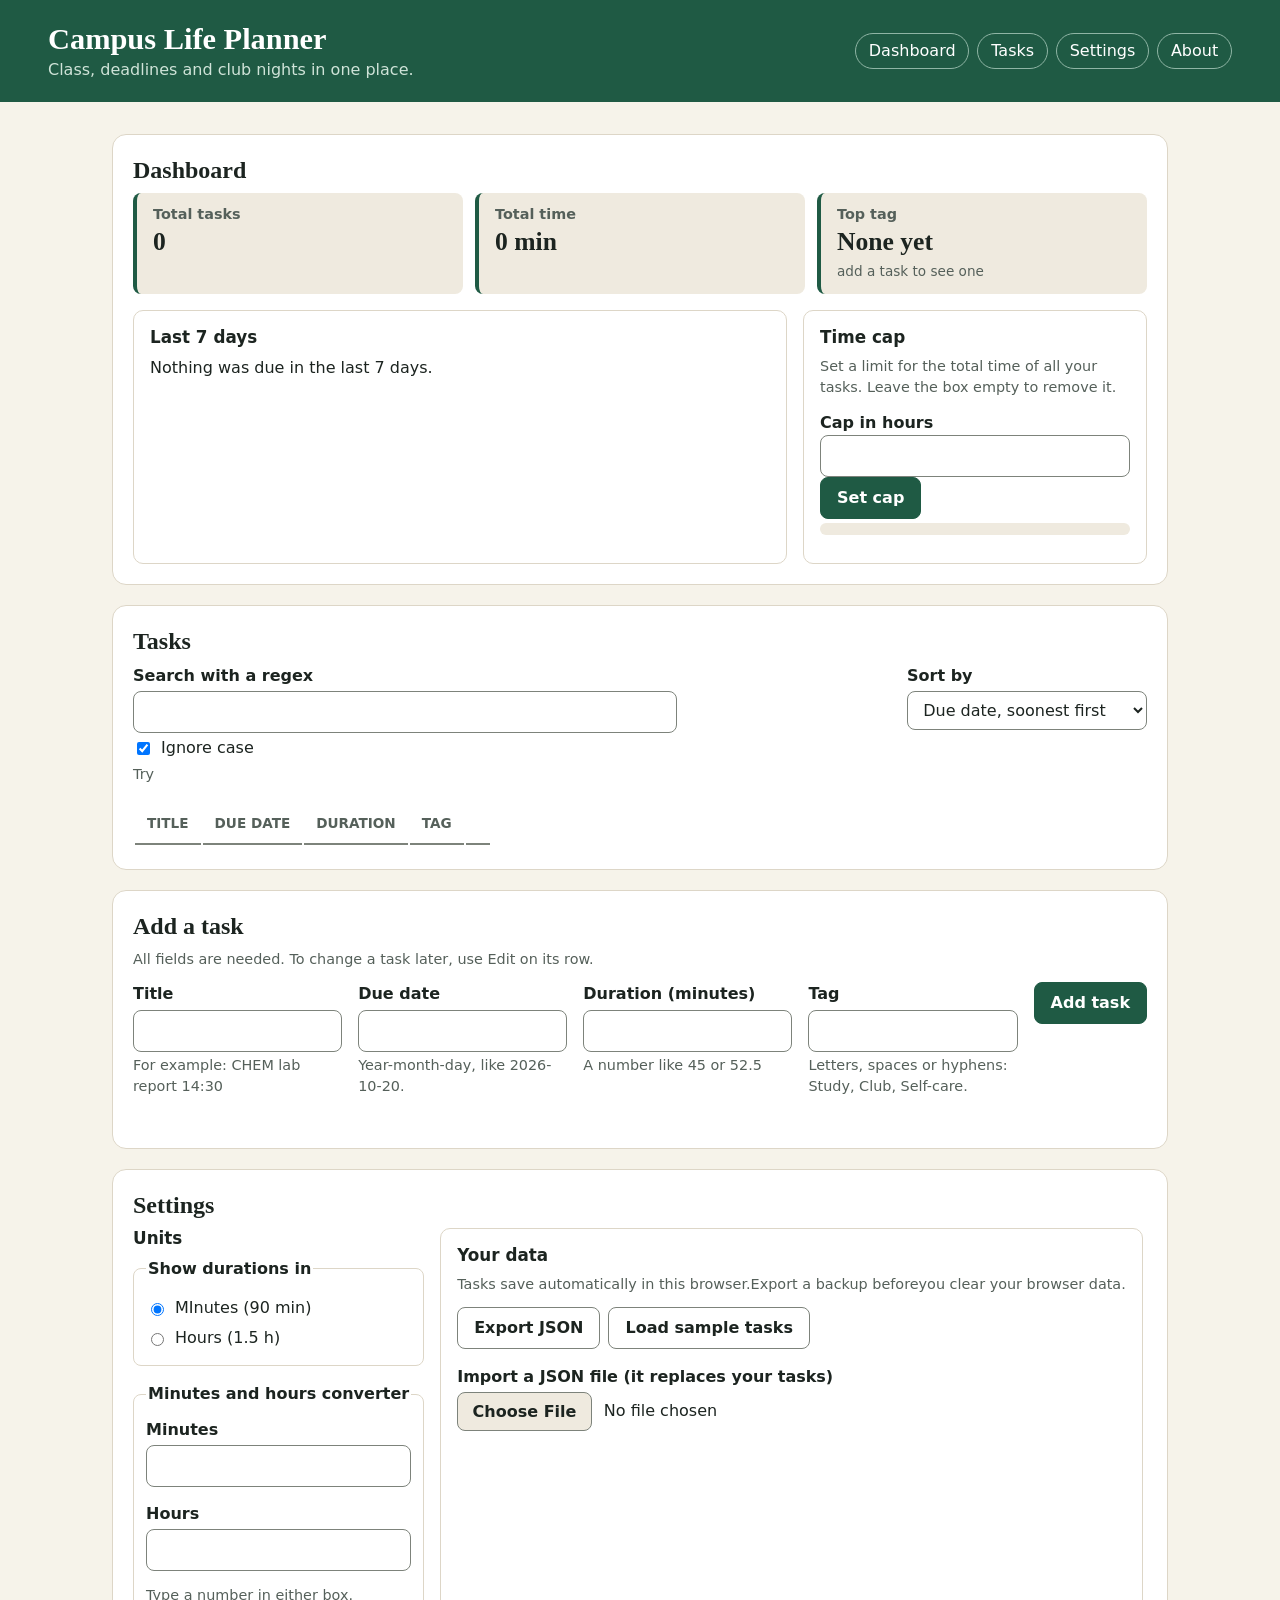
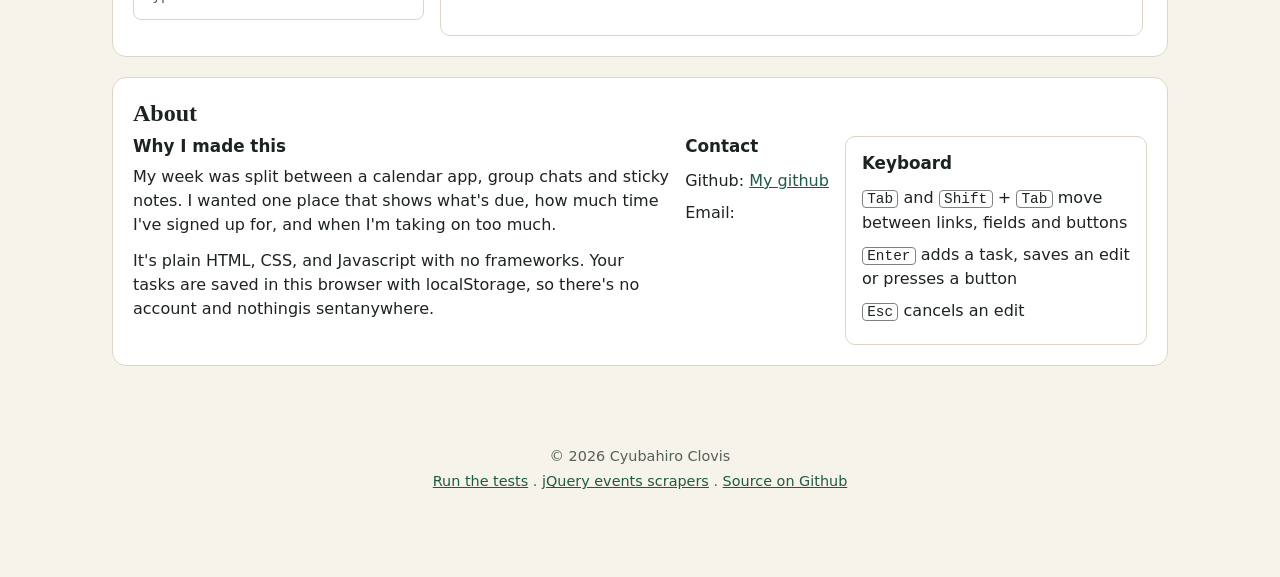
==== index.html @ cdabb3aa "add M2 task of html and css" ====
<!DOCTYPE html>
<html lang="en">
    <head>
        <meta charset="'UTF-8">
        <meta name="viewport" content="width=device-width, intial-scale=1.0">
        <meta name="description" content=" A campus Life Planner: tasks, deadlines and events with regex.Everything stays in your browser.">
        <title>Campus Lifa Planner</title>
        <link rel="stylesheet" href="styles/style.css">
        <script type="module" src="scripts/main.js"></script>
    </head>
    <body>
        <a class="skip-link" href="#main">Skip to main content</a>


        <header class="site-header">
            <hgroup>
                <h1>Campus Life Planner</h1>
                <p>Class, deadlines and club nights in one place.</p>
            </hgroup>
            <nav aria-label="Main">
                <ul>
                    <li><a href="#dashboard">Dashboard</a></li>
                    <li><a href="#task">Tasks</a></li>
                    <li><a href="#setting">Settings</a></li>
                    <li><a href="#about">About</a></li>
                </ul>
            </nav>
        </header>

        <main id="main" tabindex="-1">

            <section class="panel" id="dashboard" aria-labelledby="dashboard-heading">
                <h2 id="dashboard-heading">Dashboard</h2>

                <div class="stats">
                    <div class="stat">
                        <h3>Total tasks</h3>
                        <p class="stat-value" id="stat-count">0</p>
                    </div>
                    <div class="stat">
                        <h3>Total time</h3>
                        <p class="stat-value" id="stat-time">0 min</p>
                    </div>
                    <div class="stat">
                        <h3>Top tag</h3>
                        <p class="stat-value" id="stat-tag">None yet</p>
                        <p class="stat-note" id="stat-tag-note">add a task to see one</p>
                    </div>
                </div>

                <div class="dashboard-row">
                    <div class="card chart-card">
                        <h3>Last 7 days</h3>
                        <p class="notes" id="chart-summary">Nothing was due in the last 7 days.</p>
                        <div class7="chart" id="chart" aria-hidden="true"></div>
                    </div>

                    <div class="card cap-card" id="cap-card">
                        <h3>Time cap</h3>
                        <p class="note">Set a limit for the total time of all your tasks. Leave the box empty to remove it.</p>
                        <form id="cap-form" novalidate>
                            <label for="cap-input">Cap in hours</label>
                            <div class="inline">
                                <input id="cap-input" type="text" inputmode="decimal" maxlength="7" autocomplete="off" placeholder=" " aria-describedby="cap-input-error">
                                <button type="submit" class="btn primary">Set cap</button>
                            </div>
                            <p class="error" id="cap-input-error" aria-live="polite"></p>
                        </form>
                        <div class="meter"><div class="meter-bar" id="cap-bar"></div></div>
                    </div>
                </div>
            </section>

            <section class="panel" id="tasks" aria-labelledby="tasks-heading">
                <h2 id="tasks-heading">Tasks</h2>

                <div class="toolbar">
                    <search>
                        <label for="search">Search with a regex</label>
                        <input id="search" type="search" maxlength="100" spellcheck="false" autocomplete="off"
                               placeholder=" " aria-describedby="search-hint search-status">
                        <label class="check" for="ignore-case"><input type="checkbox" id="ignore-case" checked>Ignore case</label>
                    </search>
                    <div class="field sort-box">
                        <label for="sort">Sort by</label>
                        <select id="sort">
                            <option value="date-asc">Due date, soonest first</option>
                            <option value="date-desc">Due date, latest first</option>
                            <option value="title-asc">Title, A to Z</option>
                            <option value="title-desc">Title, Z to A</option>
                            <option value="duration-asc">Duration, shortest first</option>
                            <option value="duration-desc">Duration, longest first</option>
                        </select>
                    </div>
                </div>
                <p class="hint" id="search-hint">Try</p>
                <p class="search-status" id="search-status" role="status"></p>

                <table class="task-table" id="task-table">
                    <caption class="visually-hidden">Your tasks</caption>
                    <thead>
                        <tr>
                            <th scope="col">Title</th>
                            <th scope="col">Due date</th>
                            <th scope="col">Duration</th>
                            <th scope="col">Tag</th>
                            <th scope="col"><span class="visually-hidden">Actions</span></th>
                        </tr>
                    </thead>
                    <tbody id="task-rows"></tbody>
                </table>
                <p class="empty" id="empty-message" hidden></p>
            </section>
            <section class="panel" id="add-task" aria-labelledby="add-heading">
                <h2 id="add-heading">Add a task</h2>
                <p class="note">All fields are needed. To change a task later, use Edit on its row.</p>

                <form id="task-form" class="task-form" novalidate>
                    <div class="field">
                        <label for="title">Title</label>
                        <input id="title" name="title" type="text" maxlength="80" autocomplete="off" required aria-descriedby="title-hint title-error">
                        <p class="hint" id="title-hint">For example: CHEM lab report 14:30</p>
                        <p class="errors" id="title-error" aria-live="polite"></p>
                    </div>
                    <div class="field">
                        <label for="due-date">Due date</label>
                        <input id="due-date" name="dueDate" type="text" maxlength="10" placeholder=" " autocomplete="off" required aria-describedby="due-date-hint due-date-error">
                        <p class="hint" id="due-date-hint">Year-month-day, like 2026-10-20.</p>
                        <p class="error" id="due-date-error" aria-live="polite"></p>
                    </div>
                    <div class="field">
                        <label for="duration">Duration (minutes)</label>
                        <input id="duration" name="duration" type="text" inputmode="decimal" maxlength="8" autocomplete="off" required aria-describedby="duration-hint duration-error">
                        <p class="hint" id="duration-hint">A number like 45 or 52.5</p>
                        <p class="error" id="duration-error" aria-live="polite"></p>
                    </div>
                    <div class="field">
                        <label for="tag">Tag</label>
                        <input id="tsg" name="tag" type="text" maxlength="30" autocomplete="off" required ari-describedby="tag-hint tag-error">
                        <p class="hint" id="tag-hint">Letters, spaces or hyphens: Study, Club, Self-care.</p>
                        <p class="error" id="tag-error" aria-live="polite"></p>
                    </div>
                    <div class="button form-buttons">
                        <button type="submit" class="btn primary">Add task</button>
                    </div>
                </form>
            </section>

            <section class="panel" id="settings" aria-labelledby="settings-heading">
                <h2 id="settings-heading">Settings</h2>

                <div class="settings-row">
                    <div class="cards">
                        <h3>Units</h3>
                        <fieldset>
                            <legend>Show durations in</legend>
                            <label class="check"><input type="radio" name="unit" value="min" checked> MInutes (90 min)</label>
                            <label class="check"><input type="radio" name="unit" value="h"> Hours (1.5 h)</label>
                        </fieldset>

                        <fieldset>
                            <legend>Minutes and hours converter</legend>
                            <div class="inline">
                                <div class="field">
                                    <label for="convert-minutes">Minutes</label>
                                    <input id="convert-minutes" type="text" inputmode="decimal" maxlength="8" autocomplete="off">
                                </div>
                                <div class="field">
                                    <label for="convert-hours">Hours</label>
                                    <input id="convert-hours" type="text" inputmode="decimal" maxlength="8" autocomplete="off">
                                </div>
                            </div>
                            <p class="hint" id="convert-result" aria-live="polite">Type a number in either box.</p>
                        </fieldset>
                    </div>

                    <div class="card">
                        <h3>Your data</h3>
                        <p class="note">Tasks save automatically in this browser.Export a backup beforeyou clear your browser data.</p>
                        <div class="buttons">
                            <a class="btn" id="export" href="#" download="campus-planner-tasks.json">Export JSON</a>
                            <button type="button" class="btn" id="load-sample">Load sample tasks</button>
                        </div>
                        <div class="field">
                            <label for="import-file">Import a JSON file (it replaces your tasks)</label>
                            <input id="import-file" type="file" accept=".json,application/json">
                        </div>
                    </div>
                </div>
            </section>
            <section class="panel" id="about" aria-labelledby="about-heading">
                <h2 id="about-heading">About</h2>

                <div class="about-row">
                    <article>
                        <h3>Why I made this</h3>
                        <p>My week was split between a calendar app, group chats and sticky notes. I wanted one place that shows what's due, how much time I've signed up for, and when I'm taking on too much.</p>
                        <p>It's plain HTML, CSS, and Javascript with no frameworks. Your tasks are saved in this browser with localStorage, so there's no account and nothingis sentanywhere.</p>
                    </article>

                    <div class="cards>">
                        <h3>Contact</h3>
                        <address>
                          <ul class="plain-list">
                            <li>Github: <a href="https://github.com/cyubahiro-clovis">My github</a></li>
                            <li>Email: <a href="mailto:m.clovis@alustudent.com>My email"></a></li>
                          </ul>
                        </address>
                    </div>
                    <div class="card">
                        <h3>Keyboard</h3>
                        <ul class="plain-list">
                            <li><kbd>Tab</kbd> and <kbd>Shift</kbd> + <kbd>Tab</kbd> move between links, fields and buttons</li>
                            <li><kbd>Enter</kbd> adds a task, saves an edit or presses a button</li>
                            <li><kbd>Esc</kbd> cancels an edit</li>
                        </ul>
                    </div>
                </div>
            </section>
        </main>

        <footer class="site-footer">
            <p>&copy; 2026 Cyubahiro Clovis</p>
            <p><a href="tests.html">Run the tests</a> . <a href="scrape.html">jQuery events scrapers</a> . <a href="https://github.com/cyubahiro-clovis/campus_life-planner">Source on Github</a></p>
        </footer>

        <div class="status" id="status" role="status"></div>
    </body>
</html>
---- styles/style.css ----
*{
    box-sizing: border-box;
}

body {
    margin: 0;
    background: #f6f3ea;
    color:#1c2420;
    font-family: system-ui, "sergoe UI", Roboto, Arial, sans-serif;
    line-height: 1.5;
}

h1,
h2,
h3 {
    margin: 0 0 0.5rem;
    line-height: 1.25;
}

h1,
h2 {
    font-family: Georgia, "Times New Roman", serif;
}

h2 {
    font-size: 1.5rem;
}
h3 {
    font-size: 1.05rem;
}

p {
    margin: 0 0 0.75rem;
}

a{
    color: #1f5a44;
}

code,
kbd {
    font-family: Consolas, "Courier New", monospace;
    font-size: 0.9em;
}

kbd {
    padding: 0 0.3em;
    border: 1px solid #7d837b;
    border-radius: 4px;
    background: #ffffff;
}

mark {
    padding: 0 2px;
    border-radius: 3px;
    background: #ffe17a;
    color: #1c2420;
}

:focus-visible {
    outline: 3px solid #c2410c;
    outline-offset: 2px;
}

[hidden] {
    display: none !important;
}

.visually-hidden{
    position: absolute;
    width: 1px;
    height: 1px;
    margin: -1px;
    padding: 0;
    overflow: hidden;
    clip: rect(0 0 0 0);
    white-space: nowrap;
    border: 0;
}

.skip-link {
    position: absolute;
    top: 0.5rem;
    left: 0.5rem;
    z-index: 10;
    padding: 0.6rem 1rem;
    border-radius: 8px;
    background: #ffffff;
    color: #1c2420;
    font-weight: bold;
    transform: translateY(-150%);
    transition: transform 0.2s ease;
}

.skip-link:focus {
    transform: translateY(0);
}

.site-header {
    padding: 1rem;
    background: #1f5a44;
    color: #ffffff;
}

.site-header :focus-visible {
    outline-color: #ffd27a;
}

.site-header h1 {
    margin: 0;
    font-size: 1.5rem;
}

.site-header hgroup p {
    margin: 0;
    color: #cfe3d8;
}

nav ul {
    display: flex;
    flex-wrap: wrap;
    gap: 0.5rem;
    margin: 0.75rem 0 0;
    padding: 0;
    list-style: none;
}

nav a {
    display: block;
    padding: 0.3rem 0.8rem;
    border: 1px solid #8fb5a5;
    border-radius: 999px;
    color: #ffffff;
    text-decoration: none;
    transition: background-color 0.2s ease;
}

nav a:hover {
    background: #2c7258;
}

main {
    max-width: 70rem;
    margin: 0 auto;
    padding: 1rem 0.75rem;
}

main:focus {
    outline: none;
}

.panel {
    margin-bottom: 1.25rem;
    padding: 1rem;
    border: 1px solid #ddd6c7;
    border-radius: 14px;
    background: #ffffff;
    scroll-margin-top: 1rem;
}

.card {
    padding: 1rem;
    border: 1px solid #ddd6c7;
    border-radius: 10px;
}

.note,
.hint {
    color: #55605a;
    font-size: 0.9rem;
}

.hint {
    margin: 0;
}

.field {
    display: flex;
    flex-direction: column;
    gap: 0.2rem;
    margin-bottom: 0.9rem;
}

label,
legend {
    font-weight: 600;
}

input[type="text"],
input[type="search"],
select {
    width: 100%;
    padding: 0.5rem 0.7rem;
    border: 1.5px solid #7d837b;
    border-radius: 8px;
    background: #ffffff;
    color: #1c2420;
    font: inherit;
}

input[aria-invalid="true"] {
    border-color: #a3302a;
    box-shadow: 0 0 0 1px #a3302a;
}

.error {
    margin: 0;
    color: #a3302a;
    font-size: 0.9rem;
    font-weight: 600;
}

fieldset {
    margin: 0 0 1rem;
    padding: 0.75rem;
    border: 1px solid #ddd6c7;
    border-radius: 8px;
}

.check {
    display: flex;
    align-items: center;
    gap: 0.5rem;
    padding: 0.2rem 0;
    font-weight: normal;
}

.checkinput {
    width: 1.1rem;
    height: 1.1rem;
    margin: 0;
    accent-color: #1f5a44;
}

.inline > input {
    flex: 1;
    min-width: 0;
}

input[type="file"] {
    max-width: 100%;
    font: inherit;
}

input[type="file"]::file-selector-button {
    margin-right: 0.75rem;
    padding: 0.4rem 0.9rem;
    border: 1.5px solid #7d837b;
    border-radius: 8px;
    background: #efeadf;
    color: #1c2420;
    font: inherit;
    font-weight: 600;
    cursor: pointer;
}

.btn {
    display: inline-block;
    padding: 0.5rem 1rem;
    border: 1.5px solid #7d837b;
    border-radius: 8px;
    background: #ffffff;
    color: #1c2420;
    font: inherit;
    font-weight: 600;
    text-decoration: none;
    cursor: pointer;
    transition: background-color 0.2s ease;
}

.btn:hover {
    background: #efeadf;
}

.btn.primary {
    border-color: #1f5a44;
    background: #1f5a44;
    color: #ffffff;
}

.btn.primary:hover {
    background: #174634;
}

.btn.danger:hover {
    border-color: #a3302a;
    color: #a3302a;
}

.btn.danger:hover {
    background: #f9e3e1;
}

.btn.small {
    padding: 0.3rem 0.7rem;
    font-size: 0.9rem;
}

.buttons {
    display: flex;
    flex-wrap: wrap;
    align-items: center;
    gap: 0.5rem;
    margin-bottom: 1rem;
}

.stats {
    display: flex;
    flex-wrap: wrap;
    gap: 0.75rem;
    margin-bottom: 1rem;
}

.stat {
    flex: 1 1 100%;
    padding: 0.75rem 1rem;
    border-left: 4px solid #1f5a44;
    border-radius: 8px;
    background: #efeadf;
}

.stat h3 {
    margin: 0;
    color: #55605a;
    font-size: 0.9rem;
}

.stat-value {
    margin: 0;
    font-family: Georgia, "Times New Romans", serif;
    font-size: 1.3rem;
    font-weight: bold;
    overflow-wrap: anywhere;
}

.stat-note {
    margin: 0;
    color: #55605a;
    font-size: 0.85rem;
}

.dashboard-row,
.settings-row,
.about-row {
    display: flex;
    flex-direction: column;
    gap: 1rem;
}

.chart-day {
    flex: 1;
    min-width: 0;
    text-align: center;
}

.chart-value {
    display: flex;
    align-items: flex-end;
    justify-content: center;
    height: 2.4rem;
    color: #55605a;
    font-size: 0.7rem;
    line-height: 1.2;
}

.chart-track {
    display: flex;
    align-items: flex-end;
    justify-content: center;
    height: 7rem;
    border-bottom: 2px solid #7d837b;
}

.chart-bar {
    width: 70%;
    max-width: 2.5rem;
    min-height: 2px;
    border-radius: 4px 4px 0 0;
    background: #1f5a44;
    transform-origin: bottom;
    animation: grow 0.6s ease-out;
}

.chart-label {
    display: block;
    margin-top: 0.25rem;
    color: #55605a;
    font-size: 0.7rem;
}

.chart-day.today .chart-bar {
    background: #a84a26;
}

.chart-day.today .chart-label {
    color: #a84a26;
    font-weight: bold;
}

.meter {
    height: 0.75rem;
    margin: 0.25rem 0 0.75rem;
    overflow: hidden;
    border-radius: 999px;
    background: #efeadf;
}

.meter-bar {
    width: 0;
    height: 100%;
    background: #1f5a44;
    transition: width 0.5s ease;
}

#cap-message {
    margin: 0;
    font-weight: 600;
}

.cap-card.is-over .meter-bar {
    background: #a3302a;
}

.cap-card.is-over #cap-message {
    color: #a3302a;
}

.toolbar {
    display: flex;
    flex-direction: column;
    gap: 0.5rem;
}

search {
    display: block;
}

#search {
    margin-top: 0.2rem;
    font-family: Consolas, "Courier New", monospace;
}

.sort-box {
    margin-bottom: 0.5rem;
}

.search-status {
    margin: 0.5rem 0 1rem;
    color: #55605a;
    font-weight: 600;
}

.task-table thead {
    display: none;
}

.task-table tr {
    display: block;
    margin-bottom: 0.75rem;
    padding: 0.75rem 1rem;
    border: 1px solid #ddd6c7;
    border-left: 4px solid #1f5a44;
    border-radius: 10px;
}
.task-table th,
.task-table td {
    display: block;
    padding: 0.15rem 0;
    text-align: left;
}

.task-table tbody th {
    font-size: 1.05rem;
    overflow-wrap: anywhere;
}

.task-table .actions {
    padding-top: 0.5rem;
}

.task-table .actions.btn {
    margin-right: 0.4rem;
}

.tag {
    display: inline-block;
    padding: 0 0.6rem;
    border-radius: 999px;
    background: #e3efe8;
    color: #1f5a44;
    font-size: 0.85rem;
    font-weight: 600;
    white-space: nowrap;
}

.task-table tr.editing {
    border-left-color: #a84a26;
    background: #f6f3ea;
}

.edit-form {
    animation: fade-in 0.3s ease-out;
}

.edit-form .buttons {
    margin-bottom: 0;
}

.empty {
    padding: 1.5rem 1rem;
    border: 2px dashed #ddd6c7;
    border-radius: 10px;
    color: #55605a;
    text-align: center;
}

.import-status {
    margin-bottom: 1rem;
    font-size: 0.9rem;
}

.import-status.is-error {
    padding: 0.6rem 0.8rem;
    border-radius: 8px;
    background: #f9e3e1;
    color: #a3302a;
}

.import-status ul {
    margin: 0.3rem 0 0;
    padding-left: 1.2rem;
}
address {
    font-style: normal;
}

.plain-list {
    margin: 0;
    padding: 0;
    list-style: none;
}

.plain-list li {
    padding: 0.25rem 0;
    overflow-wrap: anywhere;
}

.status {
    position: fixed;
    right: 1rem;
    bottom: 1rem;
    left: 1rem;
    z-index: 20;
    max-width: 32rem;
    margin: 0 auto;
    padding: 0.75rem 1rem;
    border-radius: 8px;
    background: #1c2420;
    color: #ffffff;
    font-weight: 600;
}

.status:empty {
    padding: 0;
}

.status:not(:empty) {
    animation: fade-in 0.3s ease-out;
}

.site-footer {
    padding: 1.5rem 1rem 5rem;
    color: #55605a;
    font-size: 0.9rem;
    text-align: center;
}

.site-footer p {
    margin: 0.25rem 0;
}

@keyframes fade-in {
    from {
        opacity: translateY(0.5rem);
    }
}

@media (prefers-reduced-motion: no-preference) {
    html {
        scroll-behavior: smooth;
    }
}

@media (prefers-reduced-motion: reduce) {
    * {
        animation: none !important;
        transition: none !important;
    }
}

.board {
    display: flex;
    flex-direction: column;
    gap: 0.75rem;
}

.event {
    padding: 0.75rem 1rem;
    border: 1px solid #ddd6c7;
    border-radius: 10px;
}

.vent p {
    margin: 0;
}

.found {
    outline: 3px solid #1f5a44;
    outline-offset: 2px;
}

pre {
    max-height: 24rem;
    margin: 0;
    padding: 1rem;
    overflow: auto;
    border-radius: 8px;
    background: #1c2420;
    color: #f6f3ea;
    font-size: 0.85rem;
}

pre:empty {
    display: none;
}

@media (min-width: 360px) {
    main {
        padding: 1rem;
    }
    .panel {
        padding: 1.25rem;
    }

    .stat {
        flex: 1 1 40%;
    }
}

@media (min-width: 768px) {
    .site-header {
        padding: 1rem 2rem;
    }

    .stat {
        flex: 1 1 0;
    }

    .stat-value {
        font-size: 1.6rem;
    }

    .dashboard-row,
    .settings-row {
        flex-direction: row;
    }

    .dashboard-row .card,
    .setting-row .card {
        flex: 1;
    }

    .toolbar {
        flex-direction: row;
        align-items: flex-start;
        justify-content: space-between;
        gap: 1.5rem;
    }

    search {
        flex: 1;
        max-width: 34rem;
    }

    .sort-box {
        flex: 0 0 15rem;
        margin-bottom: 0;
    }

    .task-form,
    .edit-form {
        display: flex;
        flex-wrap: wrap;
        gap: 0 1rem;
    }

    .task-form .field,
    .edit-form .field {
        flex: 1 1 40%;
    }

    .task-form .buttons,
    .edit-form .buttons {
        flex-basis: 100%;
    }

    .task-table thead {
        display: table-header-group;
    }

    .task-table tr {
        display: table-row;
        margin: 0;
        padding: 0;
        border: 0;
        border-radius: 0;
    }

    .task-table th,
    .task-table td {
        display: table-cell;
        padding: 0.6rem 0.75rem;
        border-bottom: 1px solid #ddd6c7;
        vertical-align: middle;
    }

    .task-table thead th {
        border-bottom: 2px solid #7d837b;
        color: #55605a;
        font-size: 0.85rem;
        text-transform: uppercase;
    }

    .task-table tbody th {
        font-size: 1rem;
    }

    .task-table td[data-label]::before {
        content: none;
    }

    .task-table td[data-label] {
        white-space: nowrap;
    }

    .task-table .actons {
        text-align: right;
        white-space: nowrap;
    }

    .task-table tbody tr {
        transition: background-color 0.2s ease;
    }

    .task-table tbody tr:hover {
        background: #f6f3ea;
    }

    .task-table tr.editing td {
        padding: 1rem;
        background: #f6f3ea;
    }

    .board {
        flex-direction: row;
        flex-wrap: wrap;
    }

    .event {
        flex: 1 1 30%;
    }
}

@media (min-width: 1024px) {
    main {
        padding: 2rem;
    }

    .site-header {
        display: flex;
        align-items: center;
        justify-content: space-between;
        gap: 1rem;
        padding: 1.25rem 3rem;
    }

    nav ul {
        margin: 0;
    }

    .site-header h1 {
        font-size: 1.9rem;
    }

    .dashboard-row .chart-card {
        flex: 2;
    }

    .task-form .field,
    .edit-form .field {
        flex: 1 1 20%;
    }

    .about-row {
        flex-direction: row;
    }

    .about-row article {
        flex: 2;
    }

    .about-row .card {
        flex: 1;
    }
}
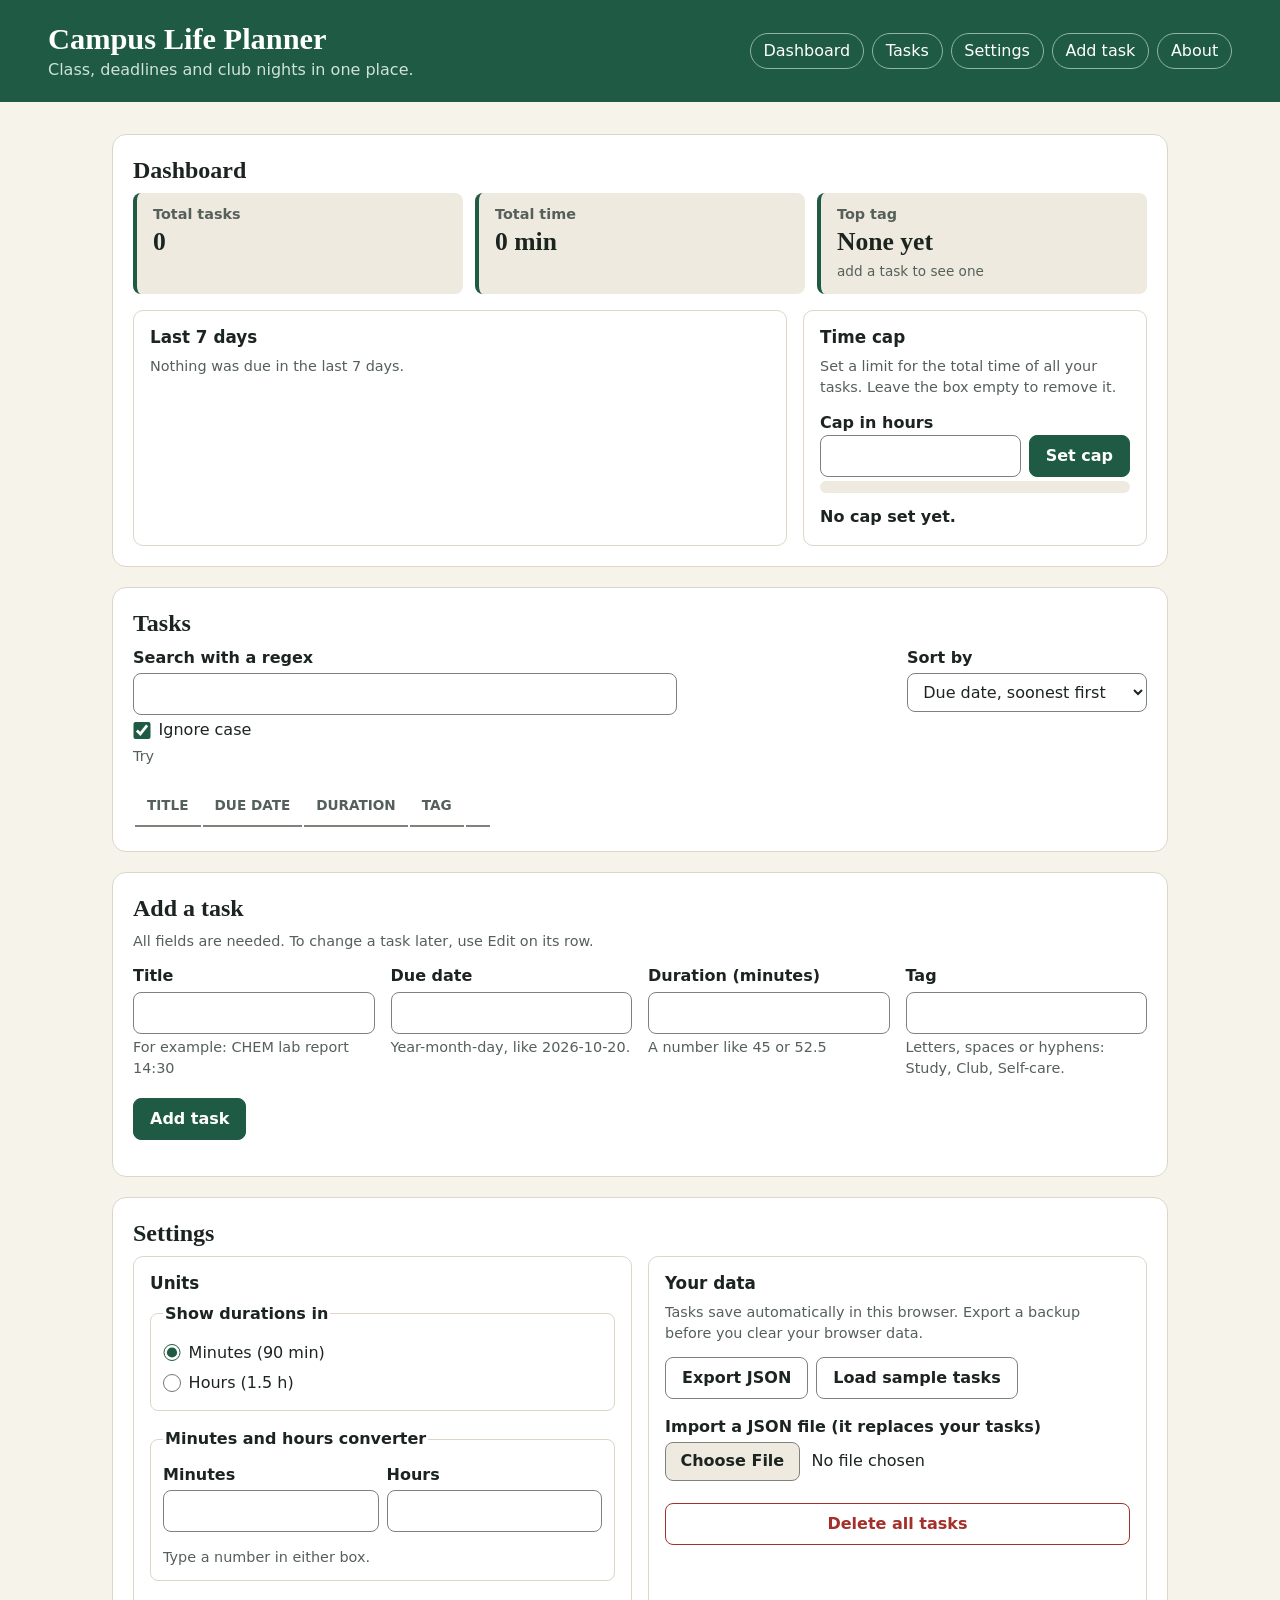
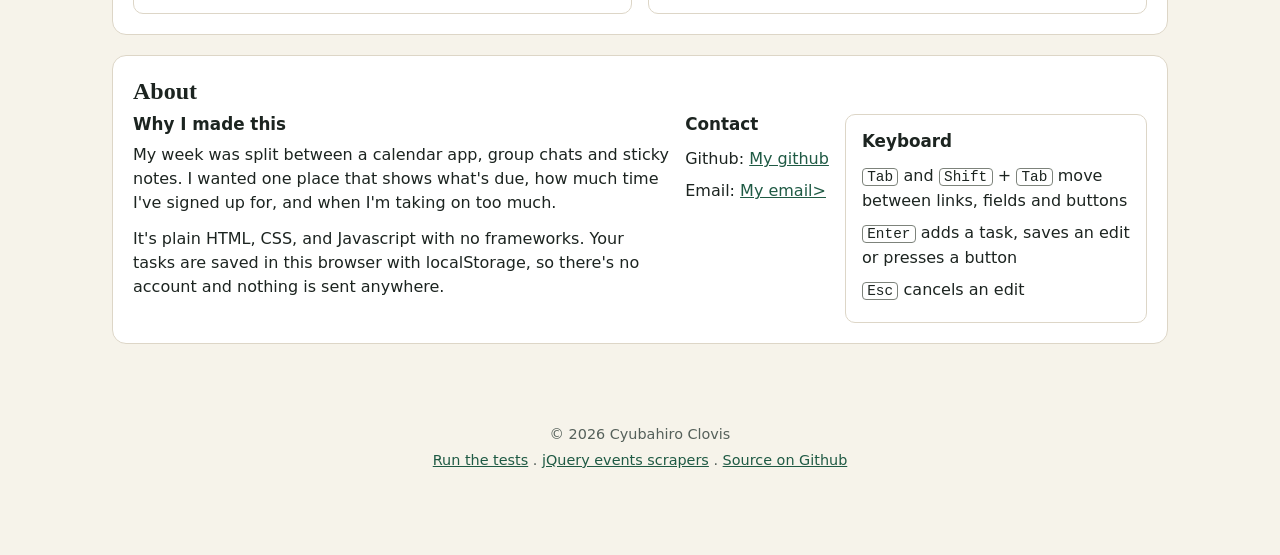
==== commit 909b4bd8: "fix html files, script files, styles, and tests file" ====
--- a/index.html
+++ b/index.html
@@ -1,10 +1,10 @@
 <!DOCTYPE html>
 <html lang="en">
     <head>
-        <meta charset="'UTF-8">
-        <meta name="viewport" content="width=device-width, intial-scale=1.0">
-        <meta name="description" content=" A campus Life Planner: tasks, deadlines and events with regex.Everything stays in your browser.">
-        <title>Campus Lifa Planner</title>
+        <meta charset="UTF-8">
+        <meta name="viewport" content="width=device-width, initial-scale=1.0">
+        <meta name="description" content=" A campus Life Planner: tasks, deadlines and events with regex. Everything stays in your browser.">
+        <title>Campus Life Planner</title>
         <link rel="stylesheet" href="styles/style.css">
         <script type="module" src="scripts/main.js"></script>
     </head>
@@ -20,8 +20,9 @@
             <nav aria-label="Main">
                 <ul>
                     <li><a href="#dashboard">Dashboard</a></li>
-                    <li><a href="#task">Tasks</a></li>
-                    <li><a href="#setting">Settings</a></li>
+                    <li><a href="#tasks">Tasks</a></li>
+                    <li><a href="#settings">Settings</a></li>
+                    <li><a href="#add-task">Add task</a></li>
                     <li><a href="#about">About</a></li>
                 </ul>
             </nav>
@@ -51,8 +52,8 @@
                 <div class="dashboard-row">
                     <div class="card chart-card">
                         <h3>Last 7 days</h3>
-                        <p class="notes" id="chart-summary">Nothing was due in the last 7 days.</p>
-                        <div class7="chart" id="chart" aria-hidden="true"></div>
+                        <p class="note" id="chart-summary">Nothing was due in the last 7 days.</p>
+                        <div class="chart" id="chart" aria-hidden="true"></div>
                     </div>
 
                     <div class="card cap-card" id="cap-card">
@@ -67,6 +68,7 @@
                             <p class="error" id="cap-input-error" aria-live="polite"></p>
                         </form>
                         <div class="meter"><div class="meter-bar" id="cap-bar"></div></div>
+                        <p id="cap-message" aria-live="polite">No cap set yet.</p>
                     </div>
                 </div>
             </section>
@@ -118,9 +120,9 @@
                 <form id="task-form" class="task-form" novalidate>
                     <div class="field">
                         <label for="title">Title</label>
-                        <input id="title" name="title" type="text" maxlength="80" autocomplete="off" required aria-descriedby="title-hint title-error">
+                        <input id="title" name="title" type="text" maxlength="80" autocomplete="off" required aria-describedby="title-hint title-error">
                         <p class="hint" id="title-hint">For example: CHEM lab report 14:30</p>
-                        <p class="errors" id="title-error" aria-live="polite"></p>
+                        <p class="error" id="title-error" aria-live="polite"></p>
                     </div>
                     <div class="field">
                         <label for="due-date">Due date</label>
@@ -136,11 +138,11 @@
                     </div>
                     <div class="field">
                         <label for="tag">Tag</label>
-                        <input id="tsg" name="tag" type="text" maxlength="30" autocomplete="off" required ari-describedby="tag-hint tag-error">
+                        <input id="tag" name="tag" type="text" maxlength="30" autocomplete="off" required aria-describedby="tag-hint tag-error">
                         <p class="hint" id="tag-hint">Letters, spaces or hyphens: Study, Club, Self-care.</p>
                         <p class="error" id="tag-error" aria-live="polite"></p>
                     </div>
-                    <div class="button form-buttons">
+                    <div class="buttons form-buttons">
                         <button type="submit" class="btn primary">Add task</button>
                     </div>
                 </form>
@@ -150,11 +152,11 @@
                 <h2 id="settings-heading">Settings</h2>
 
                 <div class="settings-row">
-                    <div class="cards">
+                    <div class="card">
                         <h3>Units</h3>
                         <fieldset>
                             <legend>Show durations in</legend>
-                            <label class="check"><input type="radio" name="unit" value="min" checked> MInutes (90 min)</label>
+                            <label class="check"><input type="radio" name="unit" value="min" checked> Minutes (90 min)</label>
                             <label class="check"><input type="radio" name="unit" value="h"> Hours (1.5 h)</label>
                         </fieldset>
 
@@ -176,14 +178,16 @@
 
                     <div class="card">
                         <h3>Your data</h3>
-                        <p class="note">Tasks save automatically in this browser.Export a backup beforeyou clear your browser data.</p>
+                        <p class="note">Tasks save automatically in this browser. Export a backup before you clear your browser data.</p>
                         <div class="buttons">
-                            <a class="btn" id="export" href="#" download="campus-planner-tasks.json">Export JSON</a>
+                            <a class="btn" id="export-link" href="#" download="campus-planner-tasks.json">Export JSON</a>
                             <button type="button" class="btn" id="load-sample">Load sample tasks</button>
                         </div>
                         <div class="field">
                             <label for="import-file">Import a JSON file (it replaces your tasks)</label>
                             <input id="import-file" type="file" accept=".json,application/json">
+                            <div class="import-status" id="import" aria-live="polite"></div>
+                            <button type="button" class="btn danger" id="delete-all">Delete all tasks</button>
                         </div>
                     </div>
                 </div>
@@ -195,15 +199,15 @@
                     <article>
                         <h3>Why I made this</h3>
                         <p>My week was split between a calendar app, group chats and sticky notes. I wanted one place that shows what's due, how much time I've signed up for, and when I'm taking on too much.</p>
-                        <p>It's plain HTML, CSS, and Javascript with no frameworks. Your tasks are saved in this browser with localStorage, so there's no account and nothingis sentanywhere.</p>
+                        <p>It's plain HTML, CSS, and Javascript with no frameworks. Your tasks are saved in this browser with localStorage, so there's no account and nothing is sent anywhere.</p>
                     </article>
 
-                    <div class="cards>">
+                    <div class="card>">
                         <h3>Contact</h3>
                         <address>
                           <ul class="plain-list">
                             <li>Github: <a href="https://github.com/cyubahiro-clovis">My github</a></li>
-                            <li>Email: <a href="mailto:m.clovis@alustudent.com>My email"></a></li>
+                            <li>Email: <a href="mailto:m.clovis@alustudent.com">My email></a></li>
                           </ul>
                         </address>
                     </div>
--- a/styles/style.css
+++ b/styles/style.css
@@ -6,7 +6,7 @@
     margin: 0;
     background: #f6f3ea;
     color:#1c2420;
-    font-family: system-ui, "sergoe UI", Roboto, Arial, sans-serif;
+    font-family: system-ui, "Sergoe UI", Roboto, Arial, sans-serif;
     line-height: 1.5;
 }
 
@@ -225,11 +225,22 @@
     font-weight: normal;
 }
 
-.checkinput {
+.check input {
     width: 1.1rem;
     height: 1.1rem;
     margin: 0;
     accent-color: #1f5a44;
+}
+
+
+.inline {
+    display: flex;
+    gap: 0.5rem;
+}
+
+.inline > .field {
+    flex: 1;
+    min-width: 0;
 }
 
 .inline > input {
@@ -282,7 +293,7 @@
     background: #174634;
 }
 
-.btn.danger:hover {
+.btn.danger {
     border-color: #a3302a;
     color: #a3302a;
 }
@@ -327,12 +338,16 @@
 
 .stat-value {
     margin: 0;
-    font-family: Georgia, "Times New Romans", serif;
+    font-family: Georgia, "Times New Roman", serif;
     font-size: 1.3rem;
     font-weight: bold;
     overflow-wrap: anywhere;
 }
 
+.chart {
+    display:flex;
+    gap: 0.25rem;
+}
 .stat-note {
     margin: 0;
     color: #55605a;
@@ -447,7 +462,17 @@
 .search-status {
     margin: 0.5rem 0 1rem;
     color: #55605a;
+    font-size: 0.9rem;
+}
+
+.search-status.is-error {
+    color:#a3302a;
     font-weight: 600;
+}
+
+.task-task {
+    width: 100%;
+    border-collapse: collapse;
 }
 
 .task-table thead {
@@ -472,6 +497,12 @@
 .task-table tbody th {
     font-size: 1.05rem;
     overflow-wrap: anywhere;
+}
+
+.task-table td[data-label]::before {
+    content: attr(data-label) ": ";
+    color: #55605a;
+    font-weight: 600;
 }
 
 .task-table .actions {
@@ -579,9 +610,16 @@
     margin: 0.25rem 0;
 }
 
+@keyframes grow {
+    from {
+        tranform: scaleY(0);
+    }
+}
+
 @keyframes fade-in {
     from {
-        opacity: translateY(0.5rem);
+        opacity: 0;
+        transform: translateY(0.5rem);
     }
 }
 
@@ -610,7 +648,7 @@
     border-radius: 10px;
 }
 
-.vent p {
+.event p {
     margin: 0;
 }
 
@@ -666,7 +704,7 @@
     }
 
     .dashboard-row .card,
-    .setting-row .card {
+    .settings-row .card {
         flex: 1;
     }
 
@@ -743,7 +781,7 @@
         white-space: nowrap;
     }
 
-    .task-table .actons {
+    .task-table .actions {
         text-align: right;
         white-space: nowrap;
     }
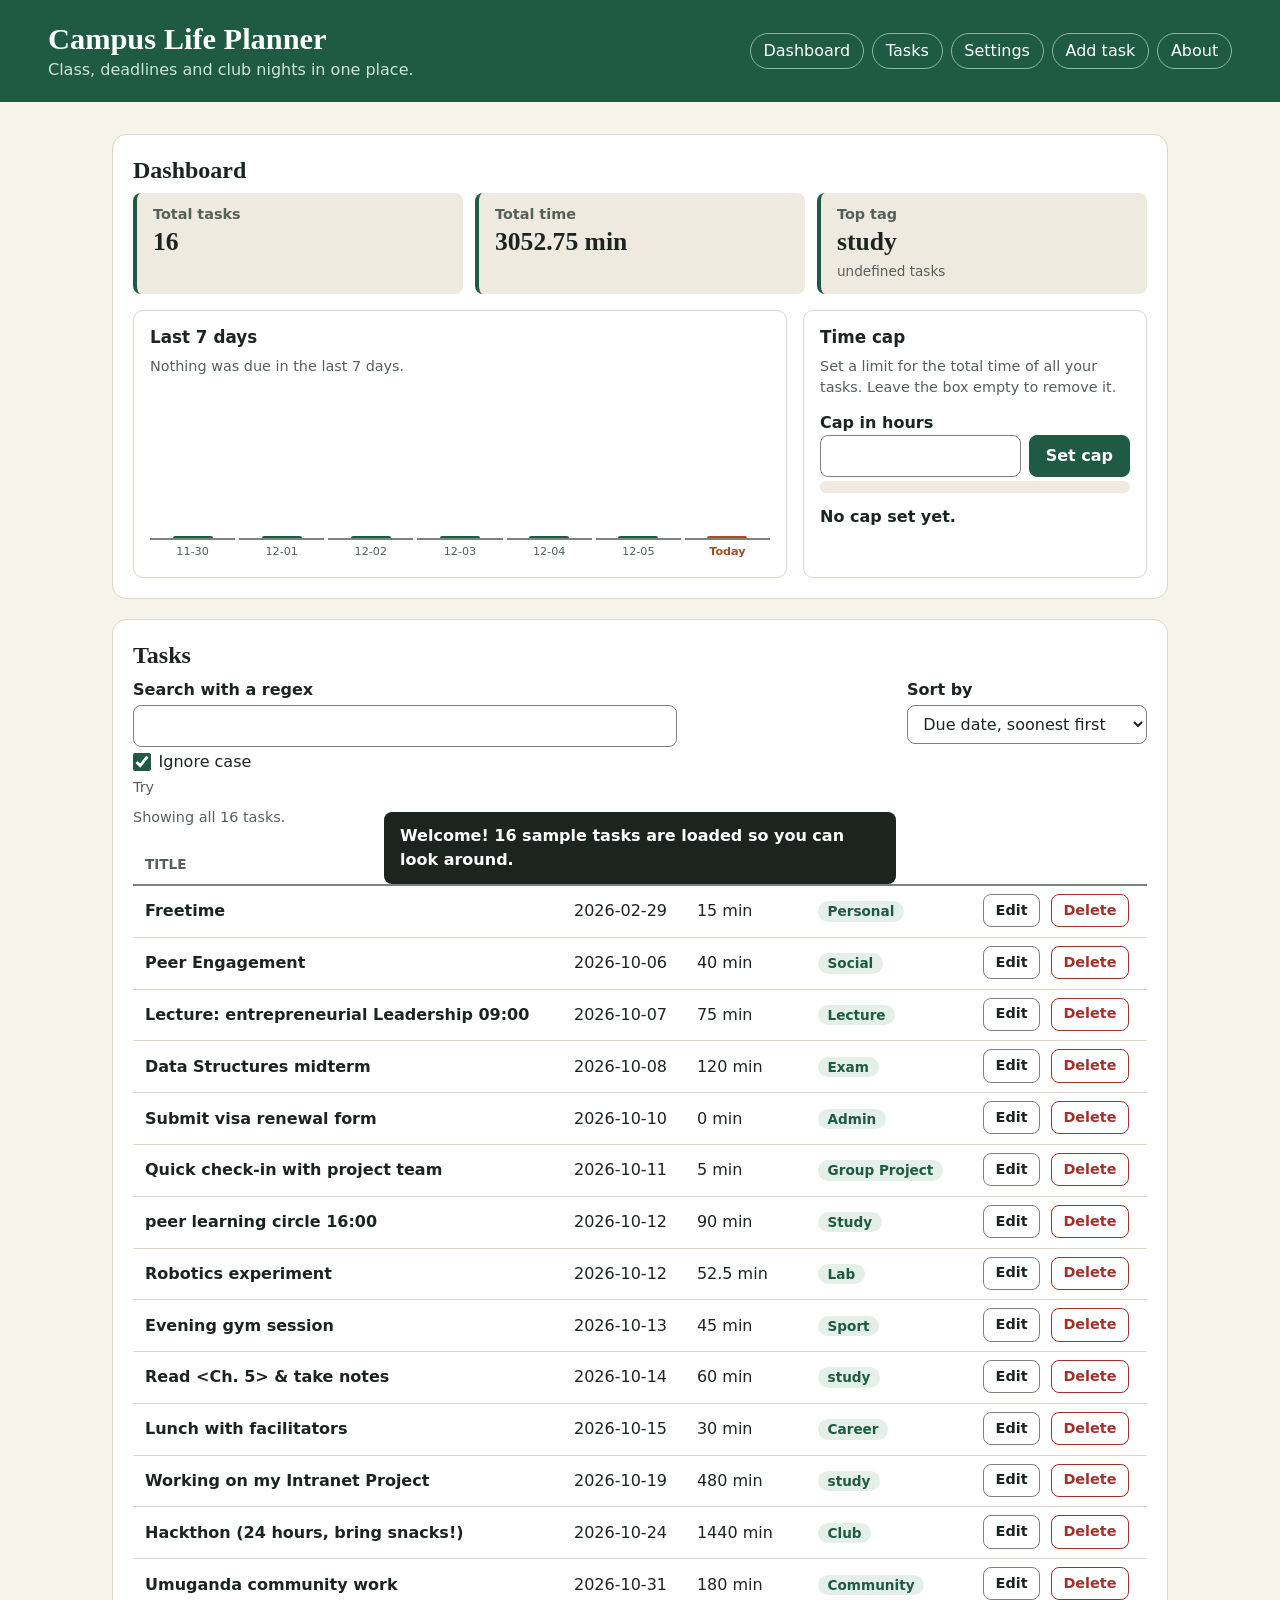
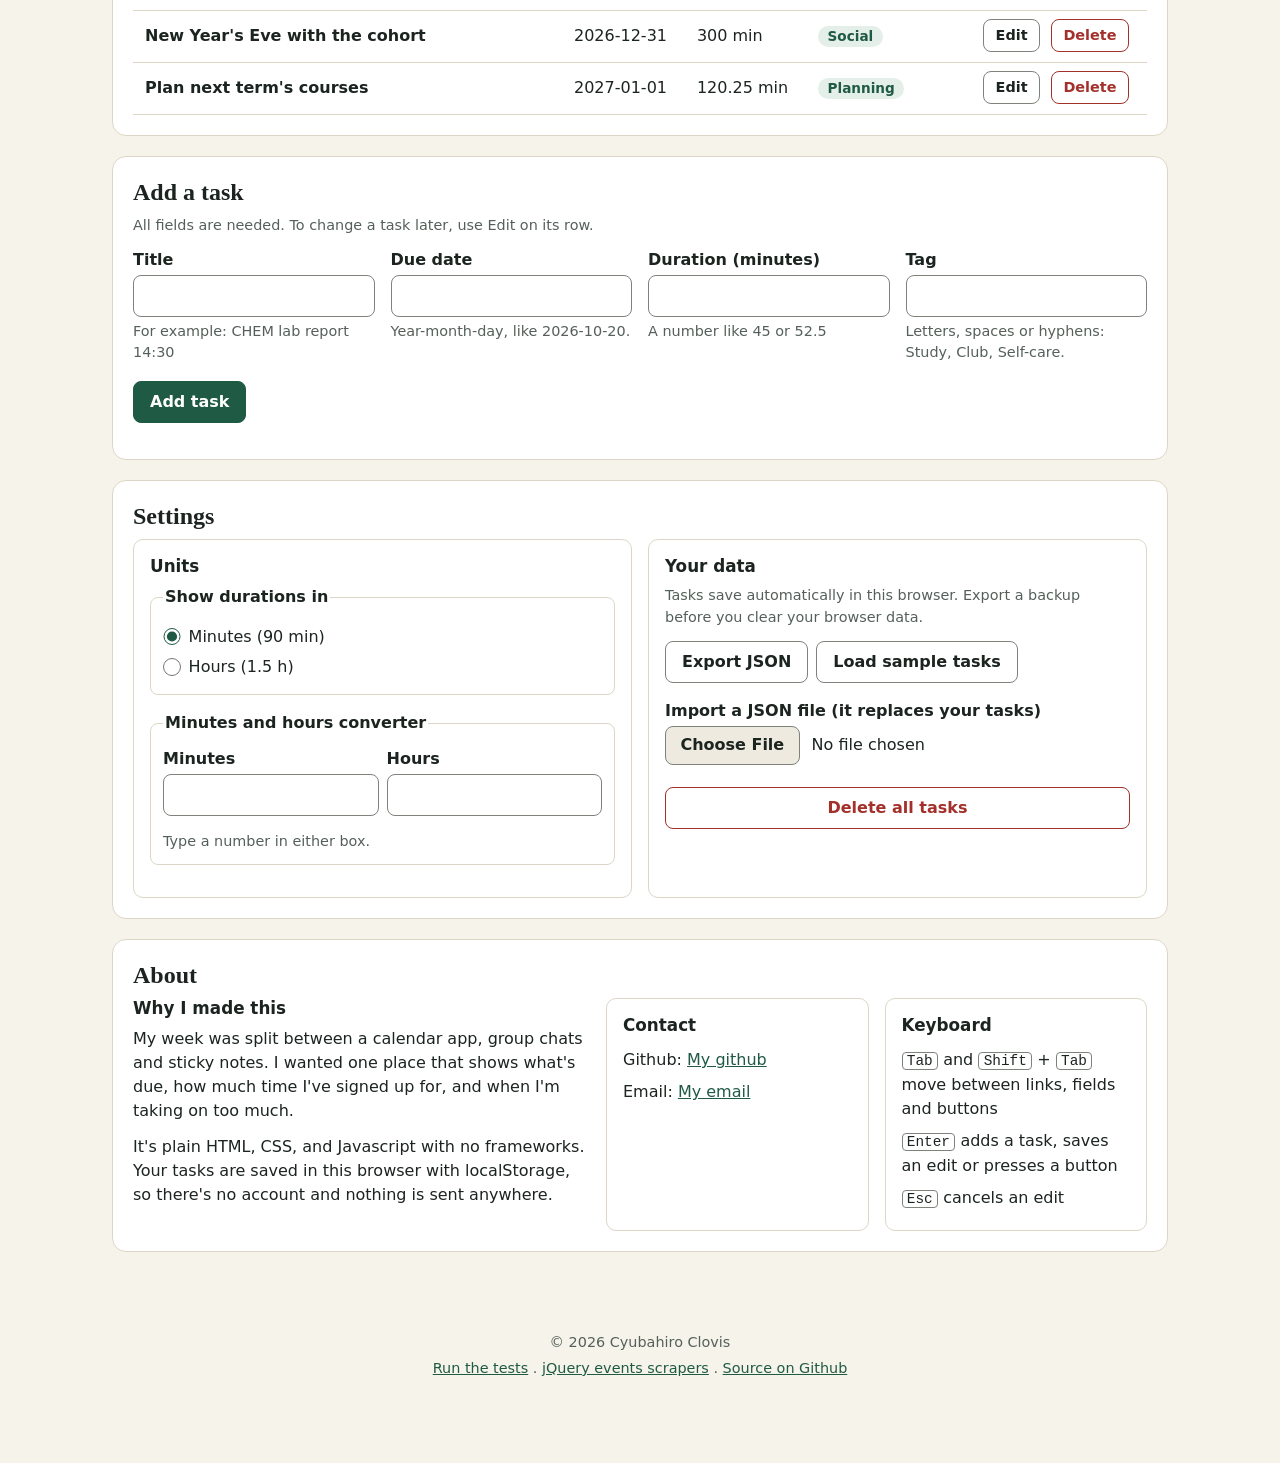
==== commit 169a5449: "fix bugs in scripts, tests.js, html file, and styles" ====
--- a/index.html
+++ b/index.html
@@ -186,7 +186,7 @@
                         <div class="field">
                             <label for="import-file">Import a JSON file (it replaces your tasks)</label>
                             <input id="import-file" type="file" accept=".json,application/json">
-                            <div class="import-status" id="import" aria-live="polite"></div>
+                            <div class="import-status" id="import-status" aria-live="polite"></div>
                             <button type="button" class="btn danger" id="delete-all">Delete all tasks</button>
                         </div>
                     </div>
@@ -202,12 +202,12 @@
                         <p>It's plain HTML, CSS, and Javascript with no frameworks. Your tasks are saved in this browser with localStorage, so there's no account and nothing is sent anywhere.</p>
                     </article>
 
-                    <div class="card>">
+                    <div class="card">
                         <h3>Contact</h3>
                         <address>
                           <ul class="plain-list">
                             <li>Github: <a href="https://github.com/cyubahiro-clovis">My github</a></li>
-                            <li>Email: <a href="mailto:m.clovis@alustudent.com">My email></a></li>
+                            <li>Email: <a href="mailto:m.clovis@alustudent.com">My email</a></li>
                           </ul>
                         </address>
                     </div>
--- a/styles/style.css
+++ b/styles/style.css
@@ -6,7 +6,7 @@
     margin: 0;
     background: #f6f3ea;
     color:#1c2420;
-    font-family: system-ui, "Sergoe UI", Roboto, Arial, sans-serif;
+    font-family: system-ui, "Segoe UI", Roboto, Arial, sans-serif;
     line-height: 1.5;
 }
 
@@ -470,7 +470,7 @@
     font-weight: 600;
 }
 
-.task-task {
+.task-table {
     width: 100%;
     border-collapse: collapse;
 }
@@ -509,7 +509,7 @@
     padding-top: 0.5rem;
 }
 
-.task-table .actions.btn {
+.task-table .actions .btn {
     margin-right: 0.4rem;
 }
 
@@ -612,7 +612,7 @@
 
 @keyframes grow {
     from {
-        tranform: scaleY(0);
+        transform: scaleY(0);
     }
 }
 
